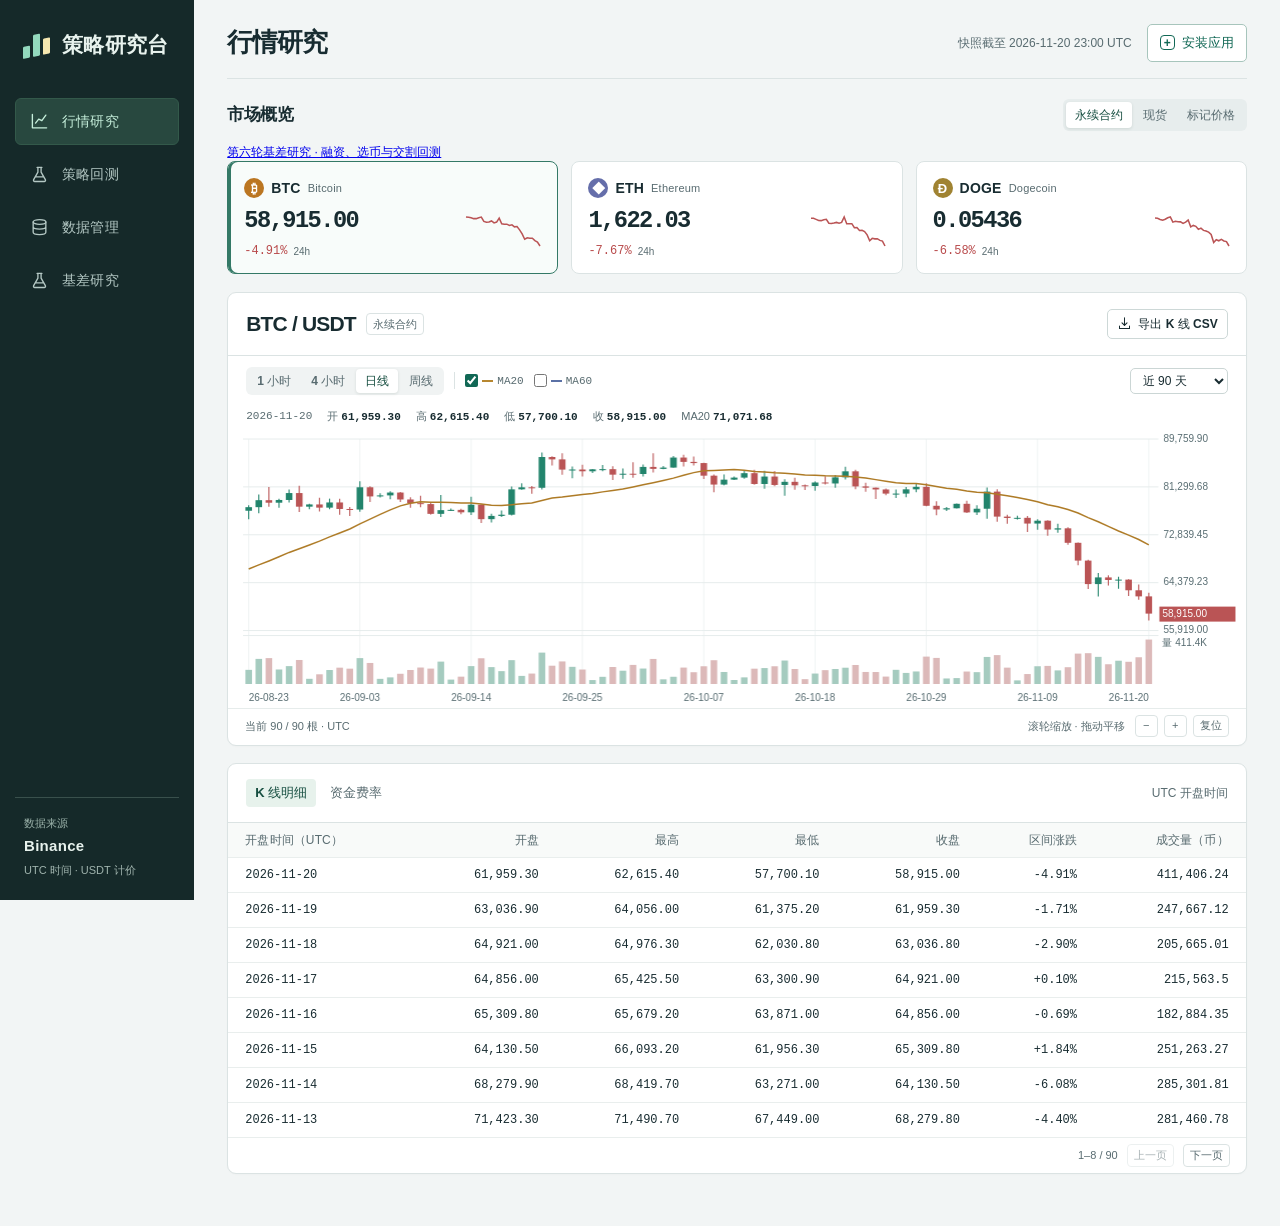
==== index.html @ 5be66a20 "Update basis research, historical order rules and verified risk estimates" ====
<!doctype html>
<html lang="zh-CN">
  <head>
    <meta charset="utf-8" />
    <meta name="viewport" content="width=device-width,initial-scale=1" />
    <meta name="color-scheme" content="light" />
    <meta name="theme-color" content="#152929" />
    <meta name="apple-mobile-web-app-title" content="策略研究台" />
    <meta name="mobile-web-app-capable" content="yes" />
    <title>策略研究台 · 行情研究</title>
    <link rel="manifest" href="./manifest.webmanifest" />
    <link rel="icon" type="image/png" sizes="32x32" href="./icons/favicon-32.png" />
    <link rel="apple-touch-icon" sizes="180x180" href="./icons/apple-touch-icon.png" />
    <link rel="stylesheet" href="./style.css" />
    <script defer src="./online/install.js"></script>
    <script type="module" src="./online/pwa.js"></script>
    <script type="module">
      try {
        await import("./charts.js");
        const { onlineFetch } = await import("./online/api.js");
        window.onlineFetch = onlineFetch;
        await import("./app.js");
      } catch {
        document.getElementById("init-status").hidden = true;
        const notice = document.getElementById("global-error");
        notice.textContent = "研究台加载失败。请检查网络连接，或刷新页面重试。";
        notice.hidden = false;
      }
    </script>
  </head>
  <body>
    <div class="shell">
      <aside class="side">
        <div class="brand">
          <span class="brandmark" aria-hidden="true"><i></i><i></i><i></i></span><span>策略研究台</span>
        </div>
        <nav aria-label="工作区">
          <button class="navlink active" data-page="market">
            <span data-icon="chart"></span><span>行情研究</span>
          </button>
          <button class="navlink" data-page="backtest">
            <span data-icon="flask"></span><span>策略回测</span>
          </button>
          <button class="navlink" data-page="quality">
            <span data-icon="database"></span><span>数据管理</span>
          </button>
          <a class="navlink" href="./basis.html" aria-label="基差研究"><span data-icon="flask"></span><span>基差研究</span></a>
        </nav>
        <div class="sidebottom">
          <span class="sourcelabel">数据来源</span><strong>Binance</strong
          ><span class="sidefoot">UTC 时间 · USDT 计价</span>
        </div>
      </aside>
      <main>
        <header class="top">
          <h1 id="page-title">行情研究</h1>
          <div class="topright">
            <span id="asof" aria-live="polite"></span>
            <button type="button" id="install-app" class="btn install-entry" aria-haspopup="dialog" aria-controls="install-dialog" hidden>
              <span class="install-entry-icon" aria-hidden="true"></span><span id="install-label">安装应用</span>
            </button>
          </div>
        </header>
        <div id="init-status" class="notice" role="status">正在加载行情快照…</div>
        <div id="global-error" class="notice error" hidden role="alert"></div>
        <div id="export-status" class="notice export-status" hidden role="status">
          <span id="export-message"></span
          ><button id="close-export" type="button" class="iconbtn" aria-label="收起导出通知" title="收起">
            ×
          </button>
        </div>
        <section id="page-market" class="page">
          <div class="section-top">
            <h2>市场概览</h2>
            <div class="seg" id="market-menu" aria-label="市场">
              <button type="button" data-market="perp" class="selected">永续合约</button
              ><button type="button" data-market="spot">现货</button
              ><button type="button" data-market="mark">标记价格</button>
            </div>
          </div>
          <p class="quiet"><a href="./basis6.html">第六轮基差研究 · 融资、选币与交割回测</a></p>
          <div class="assets" id="assets" aria-label="选择币种"></div>
          <section class="panel market-panel">
            <div class="panelhead">
              <div class="titleline">
                <h2 id="symbol-title">BTC / USDT</h2>
                <span class="instrument" id="instrument">永续合约</span>
              </div>
              <button class="btn compact" id="export-market">
                <span data-icon="download"></span><span id="export-market-label">导出 K 线 CSV</span>
              </button>
            </div>
            <div class="charttools">
              <div class="toolset">
                <div class="seg intervals" id="interval-menu" aria-label="K线周期">
                  <button data-interval="1h">1 小时</button><button data-interval="4h">4 小时</button
                  ><button data-interval="1d" class="selected">日线</button
                  ><button data-interval="1w">周线</button>
                </div>
                <span class="vline"></span
                ><label class="indicator"
                  ><input type="checkbox" id="ma20" checked /><i class="key ochre"></i>MA20</label
                ><label class="indicator"
                  ><input type="checkbox" id="ma60" /><i class="key blue"></i>MA60</label
                >
              </div>
              <label class="sr" for="range">图表区间</label
              ><select id="range" class="range-select">
                <option value="7">近 7 天</option>
                <option value="30">近 30 天</option>
                <option value="90" selected>近 90 天</option>
                <option value="365">近 1 年</option>
                <option value="custom">自定义日期</option>
              </select>
            </div>
            <form id="custom-range" class="customrange" hidden>
              <label>开始<input type="date" id="market-start" required /></label
              ><label>结束<input type="date" id="market-end" required /></label
              ><button class="btn compact" type="submit">应用</button>
            </form>
            <div id="ohlc" class="ohlc" aria-live="off"></div>
            <div class="canvasbox">
              <canvas
                id="market-chart"
                tabindex="0"
                aria-label="K线图，可使用左右方向键逐根查看，上下方向键缩放"
              ></canvas>
              <div id="chart-status" class="chart-status" role="status"></div>
            </div>
            <div class="chartfooter">
              <span id="chart-count"></span
              ><span class="chart-actions"
                ><span class="gesture">滚轮缩放 · 拖动平移</span
                ><button class="iconbtn" id="zoom-out" title="缩小" aria-label="缩小">−</button
                ><button class="iconbtn" id="zoom-in" title="放大" aria-label="放大">+</button
                ><button class="textbtn" id="reset-chart">复位</button></span
              >
            </div>
          </section>
          <section class="panel">
            <div class="panelhead">
              <div class="seg tabseg" id="records-tabs">
                <button data-record="candles" class="selected">K 线明细</button
                ><button data-record="funding">资金费率</button>
              </div>
              <span class="quiet" id="records-count"></span>
            </div>
            <div id="records-area"></div>
            <div id="records-pager" class="pager"></div>
          </section>
        </section>
        <section id="page-backtest" class="page" hidden>
          <form id="back-form" class="panel formpanel">
            <div class="panelhead">
              <h2>回测设置</h2>
              <span class="quiet">虚拟账户 · UTC 日期</span>
            </div>
            <div class="formgrid">
              <label class="double">策略<select id="strategy" name="strategy" required></select></label>
              <label
                >交易币种<select id="back-symbol" name="symbol" disabled>
                  <option>BTC</option>
                  <option>ETH</option>
                  <option>DOGE</option></select
                ><span id="universe" class="universe">BTC / ETH / DOGE</span></label
              >
              <label
                >起始本金（USDT）<input
                  type="number"
                  name="initial"
                  id="initial"
                  value="10000"
                  min="100"
                  max="1000000000"
                  step="any"
                  required
              /></label>
              <label>开始日期<input type="date" id="back-start" name="start" required /></label>
              <label>结束日期<input type="date" id="back-end" name="end" required /></label>
              <label
                >交易成本倍数<input
                  type="number"
                  id="cost"
                  name="cost_multiplier"
                  min="0"
                  max="10"
                  step="any"
                  value="1"
                  required
              /></label>
              <label
                >目标仓位倍率<input
                  type="number"
                  id="scale"
                  name="position_scale"
                  min="0.1"
                  max="4"
                  step="any"
                  value="1"
                  required
              /></label>
              <label id="rotation-fields" hidden
                >轮动回看天数<input type="number" id="lookback" value="30" min="10" max="180" step="1"
              /></label>
              <label class="ema-field" hidden
                >快速 EMA 天数<input type="number" id="fast-days" value="20" min="2" max="180" step="1"
              /></label>
              <label class="ema-field" hidden
                >慢速 EMA 天数<input type="number" id="slow-days" value="60" min="2" max="180" step="1"
              /></label>
              <label class="ema-field" hidden
                >交易方向<select id="ema-mode">
                  <option value="long_cash">做多或空仓</option>
                  <option value="long_short">做多或做空</option>
                </select></label
              >
            </div>
            <div class="formbottom">
              <span id="strategy-desc" class="quiet"></span
              ><button id="run-backtest" class="btn primary" type="submit">
                <span data-icon="play"></span>运行回测
              </button>
            </div>
          </form>
          <div id="back-status" class="notice" role="status" hidden></div>
          <div class="panel saved-panel">
            <label for="saved-runs">实验记录</label
            ><select id="saved-runs" aria-label="实验记录">
              <option value="">暂无已保存实验</option></select
            ><button type="button" class="btn compact" id="load-saved" disabled>打开实验</button>
            <small class="storage-note">个人实验保存在此浏览器中</small>
          </div>
          <section id="back-empty" class="panel empty-desk">
            <span class="emptyicon" data-icon="flask"></span>
            <h2>尚未运行回测</h2>
            <p>选择策略和日期，运行后查看净值、回撤和每笔模拟成交。</p>
          </section>
          <div id="back-results" hidden>
            <div class="section-top">
              <h2>回测结果</h2>
              <div class="inline">
                <button id="save-run" class="btn compact">保存实验</button
                ><button id="export-run" class="btn compact">
                  <span data-icon="download"></span>导出结果 JSON
                </button>
              </div>
            </div>
            <div class="run-summary" id="run-summary"></div>
            <div class="metrics" id="metrics"></div>
            <section class="panel">
              <div class="panelhead">
                <h2>资金曲线</h2>
                <div class="inline">
                  <label class="compare" id="compare-wrap" hidden
                    ><input id="compare" type="checkbox" />对比上次回测</label
                  ><button class="btn compact" id="export-equity">
                    <span data-icon="download"></span>净值 CSV
                  </button>
                </div>
              </div>
              <div class="subtext" id="equity-note"></div>
              <div class="equitybox">
                <canvas id="equity-chart" aria-label="策略累计净收益和日末回撤"></canvas>
              </div>
              <div class="chartfooter" id="equity-caption"></div>
            </section>
            <section class="panel">
              <div class="panelhead">
                <h2>模拟成交</h2>
                <button class="btn compact" id="export-trades">
                  <span data-icon="download"></span>成交 CSV
                </button>
              </div>
              <div id="trades-area"></div>
              <div id="trades-pager" class="pager"></div>
            </section>
            <details id="notes-panel" class="panel notes">
              <summary>回测口径</summary>
              <ul id="run-notes"></ul>
            </details>
          </div>
        </section>
        <section id="page-quality" class="page" hidden>
          <section class="panel">
            <div class="panelhead">
              <div class="titleline"><h2>历史行情快照</h2></div>
              <button id="update" class="btn primary"><span data-icon="refresh"></span>检查快照版本</button>
            </div>
            <div id="update-status" class="subtext" role="status"></div>
            <div id="quality-area"></div>
          </section>
          <section class="panel">
            <div class="panelhead">
              <h2>已记录的数据缺口</h2>
              <span class="quiet" id="gaps-count"></span>
            </div>
            <div id="gaps-area"></div>
            <div class="pager" id="gaps-pager"></div>
          </section>
          <details class="panel notes">
            <summary id="shortened-title">提前收盘的小时 K 线</summary>
            <p class="subtext">小时图保留交易所发布的原始记录。较长周期的 K 线会跳过包含此类小时的周期。</p>
            <div id="shortened-area"></div>
            <div class="pager" id="shortened-pager"></div>
          </details>
          <details class="panel notes">
            <summary id="fundgap-title">资金费结算间隔</summary>
            <p class="subtext">
              列出数据库标记的结算间隔异常。间隔内的真实费率未知，导出仅包含已取得的实际结算记录。
            </p>
            <div id="fundgap-area"></div>
            <div class="pager" id="fundgap-pager"></div>
          </details>
        </section>
        <noscript>在浏览器中启用 JavaScript 后即可查看行情并运行回测。</noscript>
      </main>
    </div>
    <dialog id="install-dialog" class="install-dialog" aria-labelledby="install-title" aria-describedby="install-intro">
      <div class="install-heading">
        <h2 id="install-title">安装策略研究台</h2>
        <button type="button" class="btn install-close" id="install-close" aria-label="关闭安装说明" autofocus>×</button>
      </div>
      <p id="install-intro"></p>
      <ol id="install-steps" hidden></ol>
      <p id="install-status" role="status" hidden></p>
      <button type="button" class="btn primary" id="install-confirm" hidden>继续安装</button>
      <div class="install-offline">
        <p data-offline-status role="status">联网时可保存约 12 MB 的历史数据，供离线回测使用。</p>
        <button type="button" class="btn" data-prepare-offline>保存离线数据</button>
      </div>
    </dialog>
  </body>
</html>
---- style.css ----
:root {
  --ink: #182c31;
  --muted: #586b70;
  --sub: #68797c;
  --line: #dbe3e3;
  --canvas: #f2f5f5;
  --panel: #fff;
  --dark: #152929;
  --teal: #116855;
  --up: #10765c;
  --down: #b8494a;
  --indigo: #5b71a6;
  --gold: #b78730;
  --mono: "Cascadia Mono", "Cascadia Code", Consolas, "SFMono-Regular", monospace;
  --sans: Inter, "Segoe UI", "Microsoft YaHei UI", "Microsoft YaHei", sans-serif;
}
* {
  box-sizing: border-box;
}
html {
  min-height: 100%;
  background: var(--canvas);
}
body {
  margin: 0;
  color: var(--ink);
  font: 14px/1.5 var(--sans);
  -webkit-font-smoothing: antialiased;
}
button,
input,
select {
  font: inherit;
}
button,
select {
  cursor: pointer;
}
button {
  color: inherit;
}
button:disabled,
input:disabled,
select:disabled {
  cursor: not-allowed;
  opacity: 0.52;
}
button:focus-visible,
input:focus-visible,
select:focus-visible,
canvas:focus-visible,
summary:focus-visible {
  outline: 3px solid #569b8c;
  outline-offset: 2px;
}
button {
  transition:
    background-color 0.15s,
    border-color 0.15s;
}
button:not(:disabled):active {
  transform: translateY(1px);
}
[hidden] {
  display: none !important;
}
.sr {
  position: absolute;
  clip-path: inset(50%);
  width: 1px;
  height: 1px;
  overflow: hidden;
}
.shell {
  display: grid;
  grid-template-columns: 194px minmax(0, 1fr);
  min-height: 100vh;
}
.side {
  height: 100vh;
  position: sticky;
  top: 0;
  background: var(--dark);
  color: #e7f2ed;
  padding: 29px 15px 22px;
  display: flex;
  flex-direction: column;
}
.brand {
  display: flex;
  align-items: center;
  gap: 10px;
  font-weight: 720;
  letter-spacing: 0.015em;
  font-size: 21px;
  padding: 0 8px 30px;
}
.brandmark {
  width: 29px;
  height: 31px;
  display: flex;
  align-items: end;
  gap: 3px;
  transform: skewY(-12deg);
  padding: 1px 0 4px;
}
.brandmark i {
  width: 7px;
  border-radius: 1px;
  background: #93d9bd;
}
.brandmark i:nth-child(1) {
  height: 12px;
}
.brandmark i:nth-child(2) {
  height: 22px;
}
.brandmark i:nth-child(3) {
  height: 16px;
  background: #f5e7b0;
}
.side nav {
  display: grid;
  gap: 6px;
  margin-top: 7px;
}
.navlink {
  text-decoration: none;
  background: none;
  border: 1px solid transparent;
  display: flex;
  align-items: center;
  gap: 13px;
  color: #b4c8c4;
  width: 100%;
  text-align: left;
  padding: 12px 14px;
  border-radius: 6px;
  letter-spacing: 0.015em;
  font-size: 14px;
  font-weight: 580;
}
.navlink:hover {
  background: #243e39;
  color: #fff;
}
.navlink.active {
  background: #28483f;
  border-color: #33594a;
  color: #c6efdb;
}
.sidebottom {
  margin-top: auto;
  display: grid;
  align-items: start;
  border-top: 1px solid #39504c;
  padding: 17px 9px 0;
  gap: 4px;
}
.sourcelabel {
  font-size: 11px;
  color: #9ab1a9;
}
.sidebottom strong {
  font-size: 15px;
  letter-spacing: 0.02em;
  font-weight: 600;
}
.sidefoot {
  font-size: 11px;
  color: #a0b4ae;
}
.ico {
  width: 17px;
  height: 17px;
  display: block;
  fill: none;
  stroke: currentColor;
  stroke-width: 1.7;
  stroke-linecap: round;
  stroke-linejoin: round;
}
.navlink .ico {
  width: 19px;
  height: 19px;
}
main {
  min-width: 0;
  width: 100%;
  max-width: 1690px;
  margin: 0 auto;
  padding: 24px clamp(18px, 2.6vw, 44px) 35px;
}
.top {
  display: flex;
  align-items: center;
  justify-content: space-between;
  gap: 15px;
  padding-bottom: 16px;
  margin-bottom: 20px;
  border-bottom: 1px solid var(--line);
}
h1,
h2,
h3,
p {
  margin: 0;
}
h1 {
  font-size: clamp(23px, 2vw, 29px);
  line-height: 1.4;
  letter-spacing: -0.04em;
  font-weight: 720;
}
.topright,
.inline,
.titleline,
.chart-actions,
.toolset,
.formbottom,
.charttools,
.ohlc,
.indicator,
.compare {
  display: flex;
  align-items: center;
}
.topright {
  gap: 15px;
  color: var(--muted);
  font-size: 12px;
}
.localstate {
  display: flex;
  align-items: center;
  gap: 6px;
  font-size: 11.5px;
  color: #3e6557;
  background: #e8f0e9;
  border: 1px solid #d6e5db;
  border-radius: 4px;
  padding: 3px 7px;
}
.localstate i {
  width: 6px;
  height: 6px;
  border-radius: 100%;
  background: #478562;
}
.section-top,
.panelhead {
  display: flex;
  align-items: center;
  justify-content: space-between;
  gap: 12px;
}
.section-top {
  margin: 0 0 12px;
}
.section-top h2,
.panelhead h2,
.empty-desk h2 {
  font-size: 17px;
  font-weight: 680;
  letter-spacing: -0.025em;
}
.page {
  min-width: 0;
}
.quiet,
.subtext,
.chartfooter,
.run-summary {
  color: var(--muted);
  font-size: 12px;
}
.panel {
  background: var(--panel);
  border: 1px solid var(--line);
  border-radius: 9px;
  overflow: hidden;
  margin-bottom: 17px;
  box-shadow: 0 1px 2px #12272b05;
}
.panelhead {
  padding: 15px 18px;
  border-bottom: 1px solid var(--line);
}
.panelhead h2 {
  font-size: 16px;
}
.titleline {
  gap: 10px;
}
.market-panel .panelhead h2 {
  font-family: var(--sans);
  font-size: 21px;
  letter-spacing: -0.04em;
  font-weight: 700;
}
.instrument {
  font-size: 11px;
  line-height: 1.5;
  color: var(--muted);
  border: 1px solid var(--line);
  border-radius: 4px;
  padding: 2px 6px;
}
.btn {
  display: inline-flex;
  justify-content: center;
  align-items: center;
  gap: 6px;
  padding: 8px 12px;
  background: #fff;
  border: 1px solid #cdd8d7;
  border-radius: 5px;
  font-weight: 570;
  font-size: 13px;
  white-space: nowrap;
}
.btn:hover,
.iconbtn:hover {
  background: #f0f5f3;
}
.btn.compact {
  font-size: 12px;
  padding: 5px 9px;
}
.btn .ico {
  width: 15px;
  height: 15px;
}
.btn.primary {
  background: var(--teal);
  color: #fff;
  border-color: var(--teal);
}
.btn.primary:hover {
  background: #0b5344;
}
.btn.primary:disabled {
  background: var(--muted);
  border-color: var(--muted);
}
.btn.install-entry {
  color: var(--teal);
  border-color: #a7c5bc;
  gap: 7px;
}
.install-entry-icon {
  width: 15px;
  height: 15px;
  border: 1.5px solid currentColor;
  border-radius: 4px;
  display: inline-grid;
  place-items: center;
  font: bold 12px/1 var(--sans);
}
.install-entry-icon::before {
  content: "+";
}
.install-entry[data-install-state="installed"] .install-entry-icon::before,
.install-entry[data-install-state="standalone"] .install-entry-icon::before {
  content: "✓";
}
.install-dialog {
  width: min(420px, calc(100% - 28px));
  max-height: calc(100% - 32px);
  max-height: calc(100dvh - 32px);
  padding: 22px;
  overflow: auto;
  border: 1px solid var(--line);
  border-radius: 12px;
  box-shadow: 0 16px 52px #122e3038;
  background: var(--panel);
  color: var(--ink);
  line-height: 1.65;
}
.install-dialog::backdrop {
  background: #142c2f70;
}
.install-heading {
  display: flex;
  align-items: center;
  justify-content: space-between;
  gap: 12px;
  margin-bottom: 12px;
}
.install-heading h2 {
  font-size: 20px;
}
.install-close {
  min-width: 40px;
  min-height: 40px;
  padding: 0;
  font-size: 21px;
  line-height: 1;
}
#install-intro {
  color: var(--muted);
}
#install-steps {
  margin: 16px 0 0;
  padding-inline-start: 1.6em;
}
#install-steps li + li {
  margin-top: 8px;
}
#install-steps li::marker {
  color: var(--teal);
  font-weight: 650;
}
#install-status {
  margin-top: 14px;
  color: var(--teal);
}
#install-confirm {
  margin-top: 18px;
  min-height: 44px;
}
.install-offline {
  display: grid;
  justify-items: start;
  gap: 10px;
  margin-top: 22px;
  padding-top: 16px;
  border-top: 1px solid var(--line);
  color: var(--muted);
  font-size: 13px;
}
.install-offline button {
  min-height: 44px;
}
.seg {
  display: inline-flex;
  align-items: center;
  gap: 2px;
  padding: 3px;
  background: #e7eded;
  border-radius: 6px;
}
.seg button {
  background: transparent;
  border: 0;
  color: var(--muted);
  border-radius: 4px;
  font-size: 12px;
  font-weight: 585;
  line-height: 1.55;
  padding: 4px 9px;
  white-space: nowrap;
}
.seg button:hover {
  color: var(--ink);
  background: #f6f8f7;
}
.seg button.selected {
  color: #164e40;
  background: white;
  box-shadow: 0 1px 3px #1c3c3320;
}
.seg.intervals {
  background: #f0f3f3;
  padding: 2px;
}
.seg.intervals button {
  padding: 3px 9px;
}
.seg.tabseg {
  background: transparent;
  padding: 0;
  gap: 5px;
}
.tabseg button {
  font-size: 13px;
  padding: 4px 9px;
}
.seg.tabseg button.selected {
  background: #e7f2ec;
  box-shadow: none;
}
.assets {
  display: grid;
  grid-template-columns: repeat(3, minmax(0, 1fr));
  gap: 13px;
  margin-bottom: 18px;
}
.asset {
  display: grid;
  grid-template-columns: minmax(0, 1fr) 76px;
  align-items: end;
  gap: 4px 6px;
  text-align: left;
  position: relative;
  min-width: 0;
  min-height: 113px;
  border: 1px solid var(--line);
  border-radius: 8px;
  background: white;
  padding: 13px 16px;
  overflow: hidden;
}
.asset:hover {
  border-color: #7fa99b;
}
.asset.selected {
  border: 1.5px solid #347966;
  background: #f8fcfa;
  box-shadow: inset 3px 0 #347966;
}
.asset-name {
  grid-column: 1/-1;
  display: flex;
  align-items: center;
  gap: 7px;
  font: 650 14px var(--sans);
  letter-spacing: 0.015em;
}
.asset-name small {
  color: var(--muted);
  font-size: 11px;
  font-weight: 450;
}
.coin {
  display: inline-flex;
  align-items: center;
  justify-content: center;
  width: 20px;
  height: 20px;
  border-radius: 100%;
  color: #fff;
  font-family: "Segoe UI Symbol", var(--sans);
  font-size: 13px;
  font-weight: 700;
  line-height: 1;
}
.coin.btc {
  background: #bb7621;
}
.coin.eth {
  background: #656eaa;
}
.coin.doge {
  background: #a08332;
}
.asset-price {
  font-family: var(--mono);
  font-size: clamp(17px, 1.85vw, 29px);
  line-height: 1.24;
  font-weight: 600;
  letter-spacing: -0.065em;
  white-space: nowrap;
}
.asset-change {
  font-family: var(--mono);
  font-size: 12px;
  display: flex;
  align-items: center;
  gap: 6px;
}
.asset-change small {
  font: 10px var(--sans);
  color: var(--muted);
}
.pos {
  color: var(--up);
}
.neg {
  color: var(--down);
}
.spark {
  grid-column: 2;
  grid-row: 2/4;
  width: 100%;
  height: 35px;
  align-self: center;
}
.charttools {
  justify-content: space-between;
  gap: 8px;
  padding: 11px 18px 0;
}
.toolset {
  gap: 10px;
}
.vline {
  height: 17px;
  border-left: 1px solid var(--line);
}
.indicator {
  font: 11px var(--mono);
  gap: 4px;
  color: var(--muted);
  cursor: pointer;
}
.key {
  display: inline-block;
  width: 11px;
  height: 2px;
}
.key.ochre {
  background: var(--gold);
}
.key.blue {
  background: var(--indigo);
}
input[type="checkbox"] {
  margin: 0;
  accent-color: var(--teal);
}
select,
input[type="number"],
input[type="date"] {
  background: #fff;
  border: 1px solid #cbd6d5;
  color: var(--ink);
  border-radius: 5px;
  padding: 7px 8px;
  min-width: 0;
}
.range-select {
  font-size: 12px;
  padding: 4px 8px;
}
.customrange {
  display: flex;
  align-items: end;
  flex-wrap: wrap;
  gap: 8px;
  margin: 9px 18px;
}
.customrange label {
  font-size: 11px;
  color: var(--muted);
  display: grid;
  gap: 3px;
}
.customrange input {
  font-size: 12px;
  padding: 4px;
}
.ohlc {
  padding: 9px 18px 0;
  min-height: 33px;
  gap: 5px 15px;
  flex-wrap: wrap;
  font-size: 11px;
  color: var(--muted);
}
.ohlc b {
  font: 550 11px var(--mono);
  color: var(--ink);
}
.ohlc .bar-date {
  font: 11px var(--mono);
  color: var(--muted);
}
.canvasbox {
  position: relative;
  margin: 1px 10px 0;
  height: clamp(245px, 31vh, 420px);
}
canvas {
  display: block;
}
.canvasbox canvas,
.equitybox canvas {
  width: 100%;
  height: 100%;
}
.canvasbox canvas {
  touch-action: pan-y;
  cursor: crosshair;
}
.chart-status {
  position: absolute;
  inset: 0;
  display: grid;
  place-items: center;
  background: #ffffffdd;
  pointer-events: none;
  color: var(--muted);
  font-size: 13px;
  padding: 12px;
  text-align: center;
}
.chart-status:empty {
  display: none;
}
.chartfooter {
  display: flex;
  align-items: center;
  justify-content: space-between;
  gap: 8px;
  min-height: 33px;
  padding: 6px 17px 8px;
  border-top: 1px solid #e6eceb;
  font-size: 11px;
}
.chart-actions {
  gap: 6px;
}
.gesture {
  margin-right: 4px;
}
.iconbtn,
.textbtn {
  background: white;
  border: 1px solid var(--line);
  border-radius: 4px;
  font-size: 11px;
  padding: 2px 6px;
  color: var(--muted);
  line-height: 1.45;
}
.iconbtn {
  width: 23px;
}
.textbtn:hover {
  background: #edf2f0;
}
.notice {
  border: 1px solid #d4e3de;
  background: #eaf3ee;
  border-radius: 6px;
  padding: 10px 13px;
  margin-bottom: 14px;
  font-size: 13px;
  color: #355a4d;
}
.notice.error,
.subtext.error {
  background: #fbefed;
  color: #944448;
  border-color: #e9c9c8;
}
.error button {
  margin-left: 12px;
}
.scroll {
  overflow-x: auto;
}
table {
  border-collapse: collapse;
  min-width: 100%;
  text-align: right;
  font-variant-numeric: tabular-nums;
  white-space: nowrap;
}
th,
td {
  padding: 8px 17px;
  font-size: 12px;
  border-bottom: 1px solid #e9eeed;
}
th {
  color: var(--muted);
  font-weight: 530;
  background: #f8faf9;
  letter-spacing: 0.01em;
}
td {
  font-family: var(--mono);
  font-size: 12px;
}
td:first-child,
th:first-child {
  text-align: left;
}
tbody tr:hover {
  background: #f7faf9;
}
.table-empty {
  padding: 24px;
  color: var(--muted);
  text-align: center;
}
.pager {
  display: flex;
  align-items: center;
  justify-content: flex-end;
  gap: 9px;
  padding: 6px 16px;
  color: var(--muted);
  font-size: 11px;
  min-height: 34px;
}
.pager:empty {
  display: none;
}
.pager button {
  border: 1px solid var(--line);
  background: #fff;
  border-radius: 4px;
  font-size: 11px;
  padding: 2px 6px;
}
.formgrid {
  display: grid;
  grid-template-columns: repeat(4, minmax(0, 1fr));
  gap: 14px 18px;
  padding: 17px 19px;
}
.formgrid label {
  position: relative;
  display: flex;
  flex-direction: column;
  gap: 6px;
  color: var(--muted);
  font-size: 12px;
}
.formgrid label.double {
  grid-column: span 2;
}
.formgrid input,
.formgrid select,
.universe {
  width: 100%;
  height: 36px;
  color: var(--ink);
  font-size: 13px;
}
.universe {
  display: flex;
  align-items: center;
  font: 12px var(--mono);
  padding: 7px 8px;
  border: 1px solid var(--line);
  border-radius: 5px;
  background: #f6f8f7;
  color: var(--muted);
}
.formgrid #back-symbol:disabled {
  display: none;
}
.formbottom {
  justify-content: space-between;
  gap: 15px;
  padding: 12px 18px;
  background: #f7faf8;
  border-top: 1px solid var(--line);
}
.formbottom .btn {
  flex-shrink: 0;
}
.empty-desk {
  padding: 46px 18px;
  text-align: center;
  color: var(--muted);
}
.empty-desk h2 {
  font-size: 16px;
  color: var(--ink);
  margin: 7px auto 5px;
}
.empty-desk p,
.subtext {
  font-size: 12px;
}
.emptyicon {
  display: inline-flex;
  background: #eaf2ed;
  border-radius: 9px;
  padding: 11px;
  color: var(--teal);
}
.emptyicon .ico {
  width: 24px;
  height: 24px;
}
.run-summary {
  margin-top: -4px;
  margin-bottom: 10px;
}
.metrics {
  display: grid;
  grid-template-columns: repeat(4, minmax(0, 1fr));
  gap: 9px;
  margin-bottom: 17px;
}
.metric {
  padding: 12px 14px;
  border: 1px solid var(--line);
  border-radius: 7px;
  background: white;
}
.metric small {
  font-size: 11px;
  color: var(--muted);
}
.metric strong {
  display: block;
  overflow-wrap: anywhere;
  font: 580 clamp(16px, 1.6vw, 24px) / 1.4 var(--mono);
  letter-spacing: -0.055em;
}
.inline {
  gap: 12px;
}
.compare {
  gap: 5px;
  font-size: 12px;
  color: var(--muted);
}
.subtext {
  padding: 9px 18px;
}
.subtext:empty {
  display: none;
}
.equitybox {
  height: 330px;
  margin: 4px 11px;
}
.notes summary {
  padding: 13px 17px;
  cursor: pointer;
  font-size: 13px;
  font-weight: 620;
}
.notes ul {
  padding: 0 32px 15px 40px;
  color: var(--muted);
  font-size: 12px;
  margin: 0;
}
.notes li + li {
  margin-top: 6px;
}
.badge {
  display: inline-block;
  padding: 1px 6px;
  border-radius: 3px;
  background: #e8f2ed;
  color: #2e634d;
  font: 11px var(--sans);
}
.badge.warn {
  background: #f8eeda;
  color: #826019;
}
@media (min-width: 1550px) {
  .shell {
    grid-template-columns: 220px minmax(0, 1fr);
  }
  .side {
    padding-left: 20px;
    padding-right: 20px;
  }
  .asset {
    min-height: 122px;
  }
  .canvasbox {
    height: 38vh;
  }
}
@media (max-width: 1170px) {
  .shell {
    grid-template-columns: 162px minmax(0, 1fr);
  }
  .side {
    padding: 23px 10px 17px;
  }
  .brand {
    font-size: 18px;
    gap: 8px;
  }
  .asset {
    grid-template-columns: minmax(0, 1fr) 55px;
    padding: 12px;
  }
  .asset-name small {
    font-size: 10px;
  }
  .toolset {
    gap: 7px;
  }
  .gesture {
    display: none;
  }
  main {
    padding: 20px 18px;
  }
}
@media (max-width: 900px) {
  .shell {
    grid-template-columns: 69px minmax(0, 1fr);
  }
  .side {
    padding: 20px 8px;
  }
  .brand {
    padding: 0 0 25px;
    justify-content: center;
  }
  .brand > span:last-child,
  .navlink > span:last-child,
  .sidebottom {
    display: none;
  }
  .navlink {
    justify-content: center;
    padding: 12px;
  }
  .side nav {
    gap: 9px;
  }
  .assets {
    gap: 8px;
  }
  .formgrid {
    gap: 12px;
  }
  .asset-price {
    font-size: 20px;
  }
}
@media (max-width: 690px) {
  .shell {
    display: block;
  }
  .side {
    position: relative;
    height: auto;
    flex-direction: row;
    align-items: center;
    justify-content: space-between;
    padding: 10px 12px;
  }
  .brand {
    padding: 0;
    gap: 6px;
  }
  .brandmark {
    width: 22px;
    height: 24px;
  }
  .brandmark i {
    width: 5px;
  }
  .brandmark i:nth-child(2) {
    height: 17px;
  }
  .brandmark i:nth-child(3) {
    height: 13px;
  }
  .brand > span:last-child {
    display: block;
    font-size: 16px;
  }
  .side nav {
    display: flex;
    margin: 0;
    gap: 2px;
  }
  .navlink {
    padding: 6px 8px;
    gap: 3px;
    font-size: 11px;
  }
  .navlink .ico {
    width: 14px;
    height: 14px;
  }
  .navlink > span:last-child {
    display: inline;
  }
  .sidebottom {
    display: none;
  }
  main {
    padding: 14px 10px 25px;
  }
  .top {
    padding-bottom: 10px;
    margin-bottom: 13px;
  }
  .topright {
    gap: 6px;
    font-size: 10px;
  }
  .top {
    display: grid;
    grid-template-columns: minmax(0, 1fr) auto;
    gap: 0 8px;
    align-items: center;
  }
  .top h1,
  .top #asof {
    grid-column: 1;
  }
  .topright {
    display: contents;
  }
  .top #asof {
    grid-row: 2;
    overflow-wrap: anywhere;
  }
  .top #install-app {
    grid-column: 2;
    grid-row: 1 / span 2;
    min-height: 44px;
  }
  .install-dialog {
    padding: 18px;
  }
  .install-close {
    min-width: 44px;
    min-height: 44px;
  }
  .localstate {
    display: none;
  }
  .section-top {
    margin-bottom: 8px;
  }
  .section-top h2 {
    font-size: 15px;
  }
  .seg button {
    font-size: 11px;
    padding: 3px 7px;
  }
  .assets {
    gap: 5px;
    margin-bottom: 12px;
  }
  .asset {
    display: flex;
    flex-direction: column;
    align-items: flex-start;
    justify-content: center;
    gap: 4px;
    min-height: 87px;
    padding: 8px;
  }
  .asset-name {
    font-size: 12px;
    gap: 4px;
  }
  .asset-name small,
  .spark {
    display: none;
  }
  .coin {
    width: 17px;
    height: 17px;
    font-size: 11px;
  }
  .asset-price {
    font-size: clamp(13px, 3.45vw, 20px);
  }
  .asset-change {
    font-size: 10px;
    gap: 4px;
  }
  .asset-change small {
    font-size: 9px;
  }
  .panel {
    margin-bottom: 12px;
  }
  .panelhead {
    padding: 11px 10px;
  }
  .charttools {
    padding: 9px 8px 0;
    flex-wrap: wrap;
  }
  .seg.intervals button {
    padding: 3px 5px;
  }
  .toolset {
    gap: 6px;
  }
  .indicator {
    font-size: 10px;
  }
  .key {
    display: none;
  }
  .range-select {
    font-size: 11px;
    padding: 3px 2px;
  }
  .ohlc {
    padding: 6px 10px 0;
    gap: 1px 8px;
    min-height: 37px;
  }
  .ohlc b,
  .ohlc .bar-date {
    font-size: 10px;
  }
  .canvasbox {
    margin: 0 2px;
    height: 263px;
  }
  .chartfooter {
    padding: 5px 8px;
    font-size: 10px;
  }
  .chart-actions {
    gap: 3px;
  }
  th,
  td {
    padding: 6px 9px;
    font-size: 11px;
  }
  .formgrid {
    grid-template-columns: repeat(2, minmax(0, 1fr));
    padding: 13px 10px;
    gap: 10px;
  }
  .formgrid .double {
    grid-column: 1/-1;
  }
  .formbottom {
    align-items: flex-end;
    padding: 10px;
  }
  .formbottom .quiet {
    font-size: 11px;
  }
  .metrics {
    grid-template-columns: repeat(2, minmax(0, 1fr));
  }
  .metric {
    padding: 8px 10px;
  }
  .equitybox {
    height: 265px;
  }
  .inline {
    gap: 5px;
  }
  .compare {
    font-size: 10px;
  }
  .instrument {
    font-size: 10px;
  }
  .pager {
    padding: 6px 8px;
  }
  .market-panel .panelhead h2 {
    font-size: 18px;
  }
}
@media (max-width: 380px) {
  .navlink .ico {
    display: none;
  }
  .side {
    padding: 9px 7px;
  }
  .toolset {
    gap: 4px;
  }
  .vline {
    display: none;
  }
  .seg.intervals button {
    font-size: 10px;
  }
  .brand > span:last-child {
    font-size: 14px;
  }
}
.saved-panel,
.export-status {
  display: flex;
  gap: 10px;
  align-items: center;
  padding: 10px 15px;
}
.saved-panel label {
  font-size: 12px;
  color: var(--muted);
  white-space: nowrap;
}
.saved-panel {
  flex-wrap: wrap;
}
.storage-note {
  color: var(--muted);
  font-size: 12px;
}
.saved-panel select {
  flex: 1;
  max-width: 650px;
  font-size: 12px;
  height: 31px;
  padding: 4px 7px;
}
.export-status {
  justify-content: space-between;
  overflow-wrap: anywhere;
}
.export-status button {
  flex-shrink: 0;
}
.export-status {
  position: fixed;
  z-index: 5;
  bottom: 10px;
  right: 19px;
  max-width: min(660px, calc(100vw - 28px));
  background: #edf6f0;
  box-shadow: 0 4px 24px #182e2b26;
}
.export-status #close-export {
  border: 0;
  background: transparent;
  font-size: 17px;
  padding: 0;
  line-height: 1.1;
}
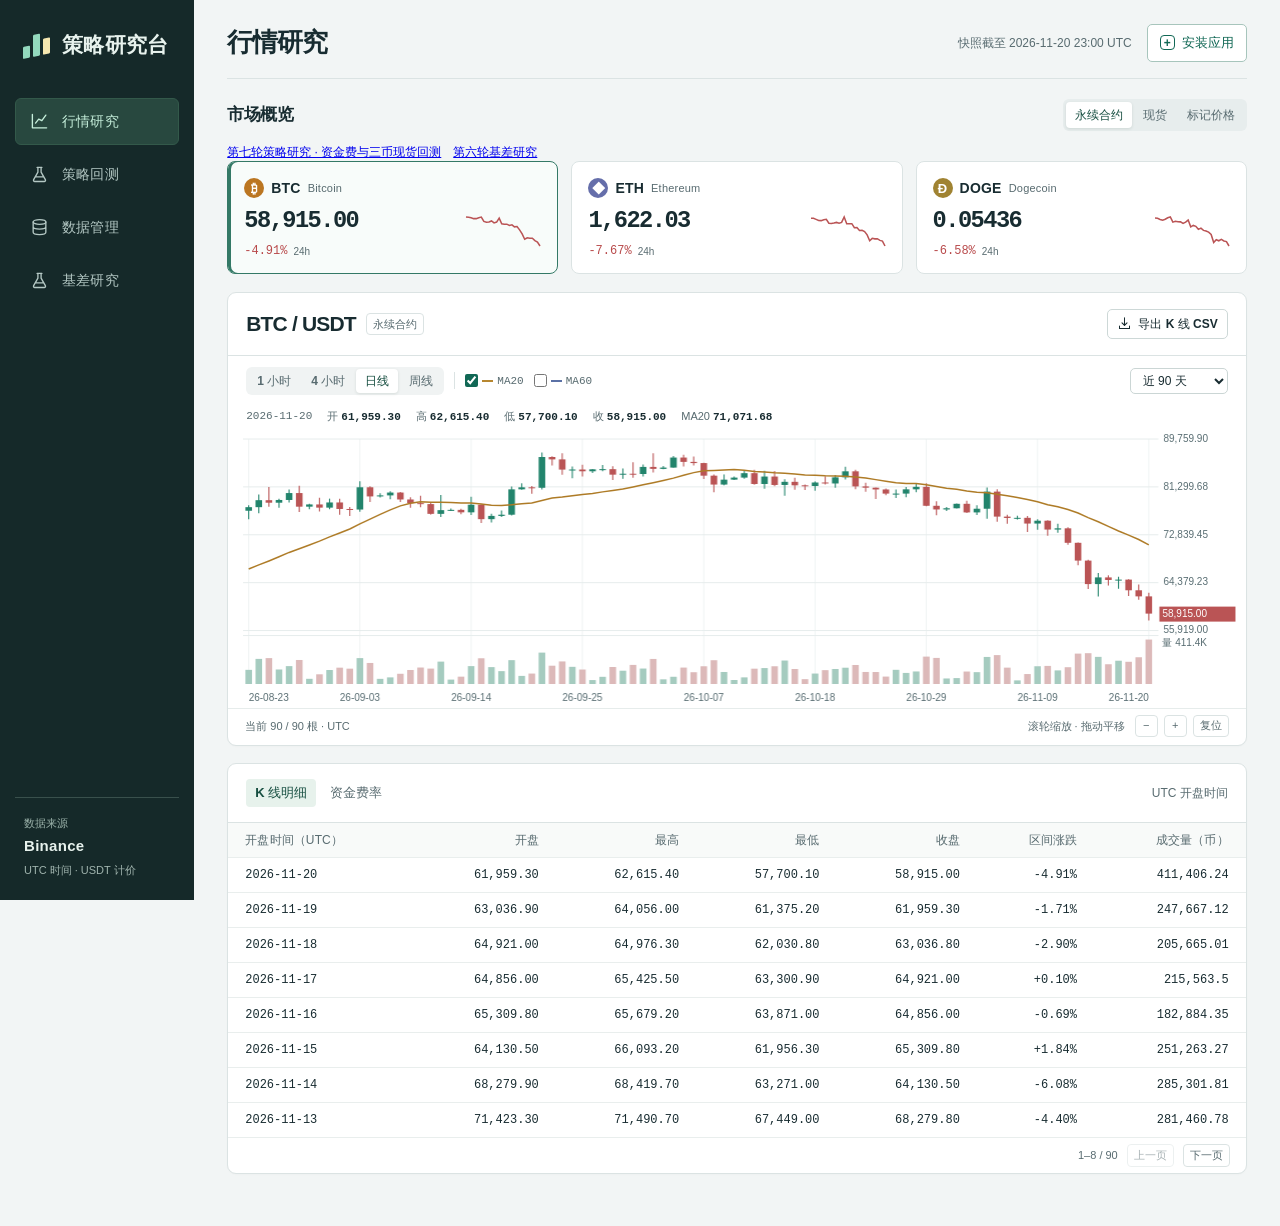
==== commit ab0630a2: "Publish updated strategy research and verified performance" ====
--- a/index.html
+++ b/index.html
@@ -78,7 +78,7 @@
               ><button type="button" data-market="mark">标记价格</button>
             </div>
           </div>
-          <p class="quiet"><a href="./basis6.html">第六轮基差研究 · 融资、选币与交割回测</a></p>
+          <p class="quiet"><a href="./returns7.html">第七轮策略研究 · 资金费与三币现货回测</a>　<a href="./basis6.html">第六轮基差研究</a></p>
           <div class="assets" id="assets" aria-label="选择币种"></div>
           <section class="panel market-panel">
             <div class="panelhead">
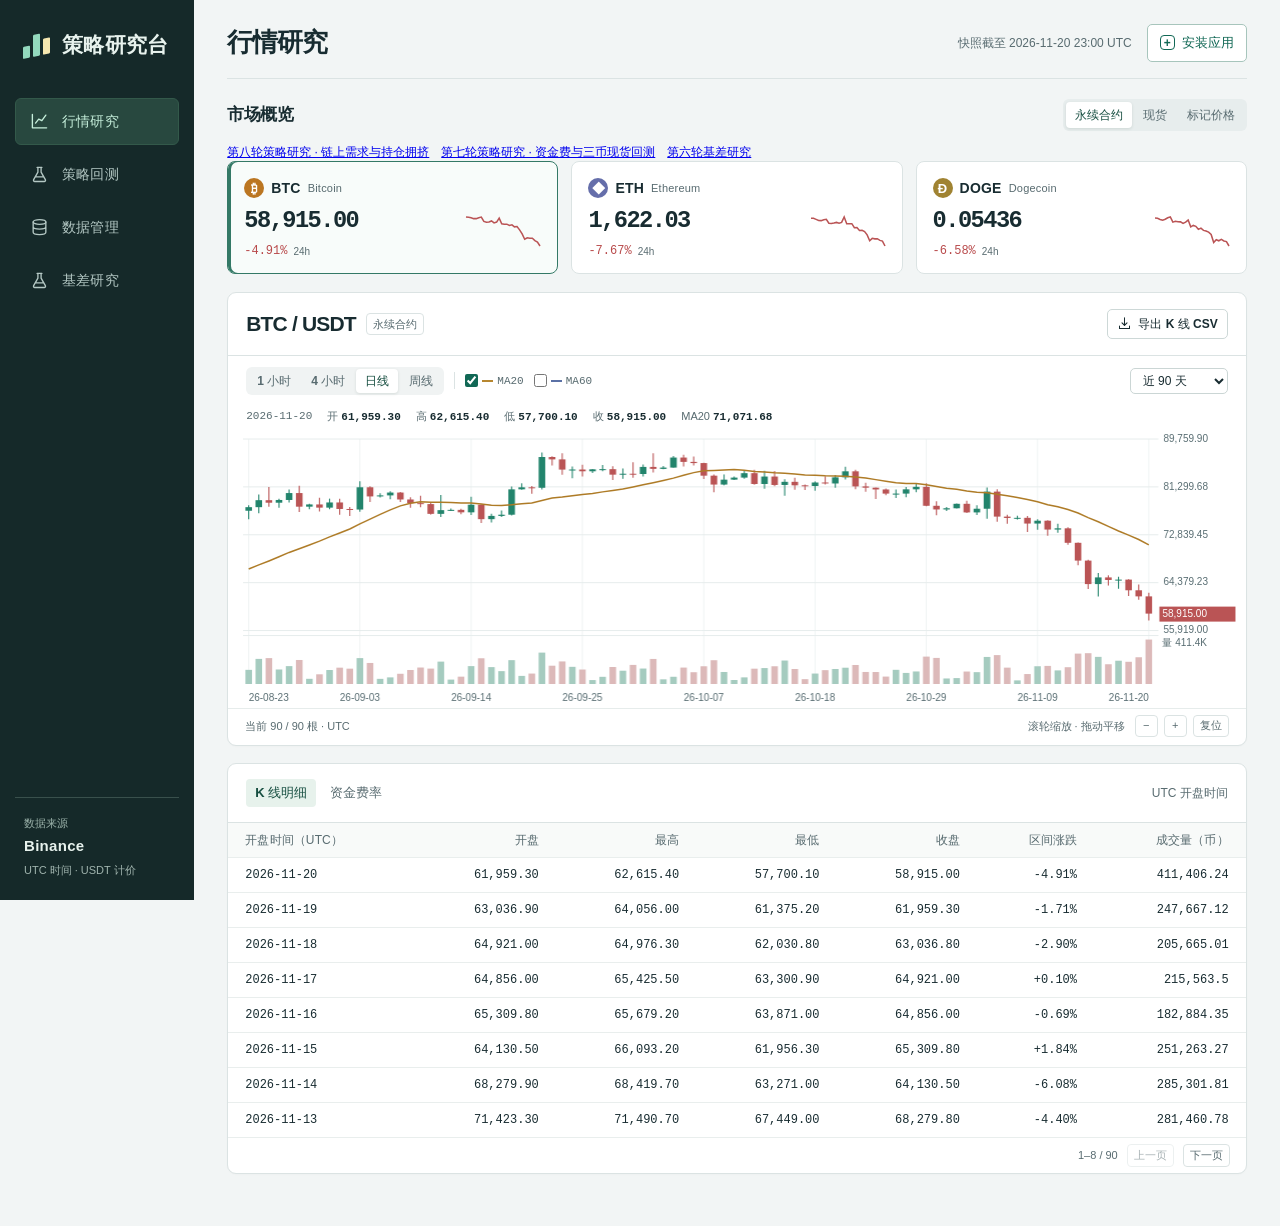
==== commit 29da5752: "Publish updated strategy research and verified performance" ====
--- a/index.html
+++ b/index.html
@@ -78,7 +78,7 @@
               ><button type="button" data-market="mark">标记价格</button>
             </div>
           </div>
-          <p class="quiet"><a href="./returns7.html">第七轮策略研究 · 资金费与三币现货回测</a>　<a href="./basis6.html">第六轮基差研究</a></p>
+          <p class="quiet"><a href="./opportunities8.html">第八轮策略研究 · 链上需求与持仓拥挤</a>　<a href="./returns7.html">第七轮策略研究 · 资金费与三币现货回测</a>　<a href="./basis6.html">第六轮基差研究</a></p>
           <div class="assets" id="assets" aria-label="选择币种"></div>
           <section class="panel market-panel">
             <div class="panelhead">
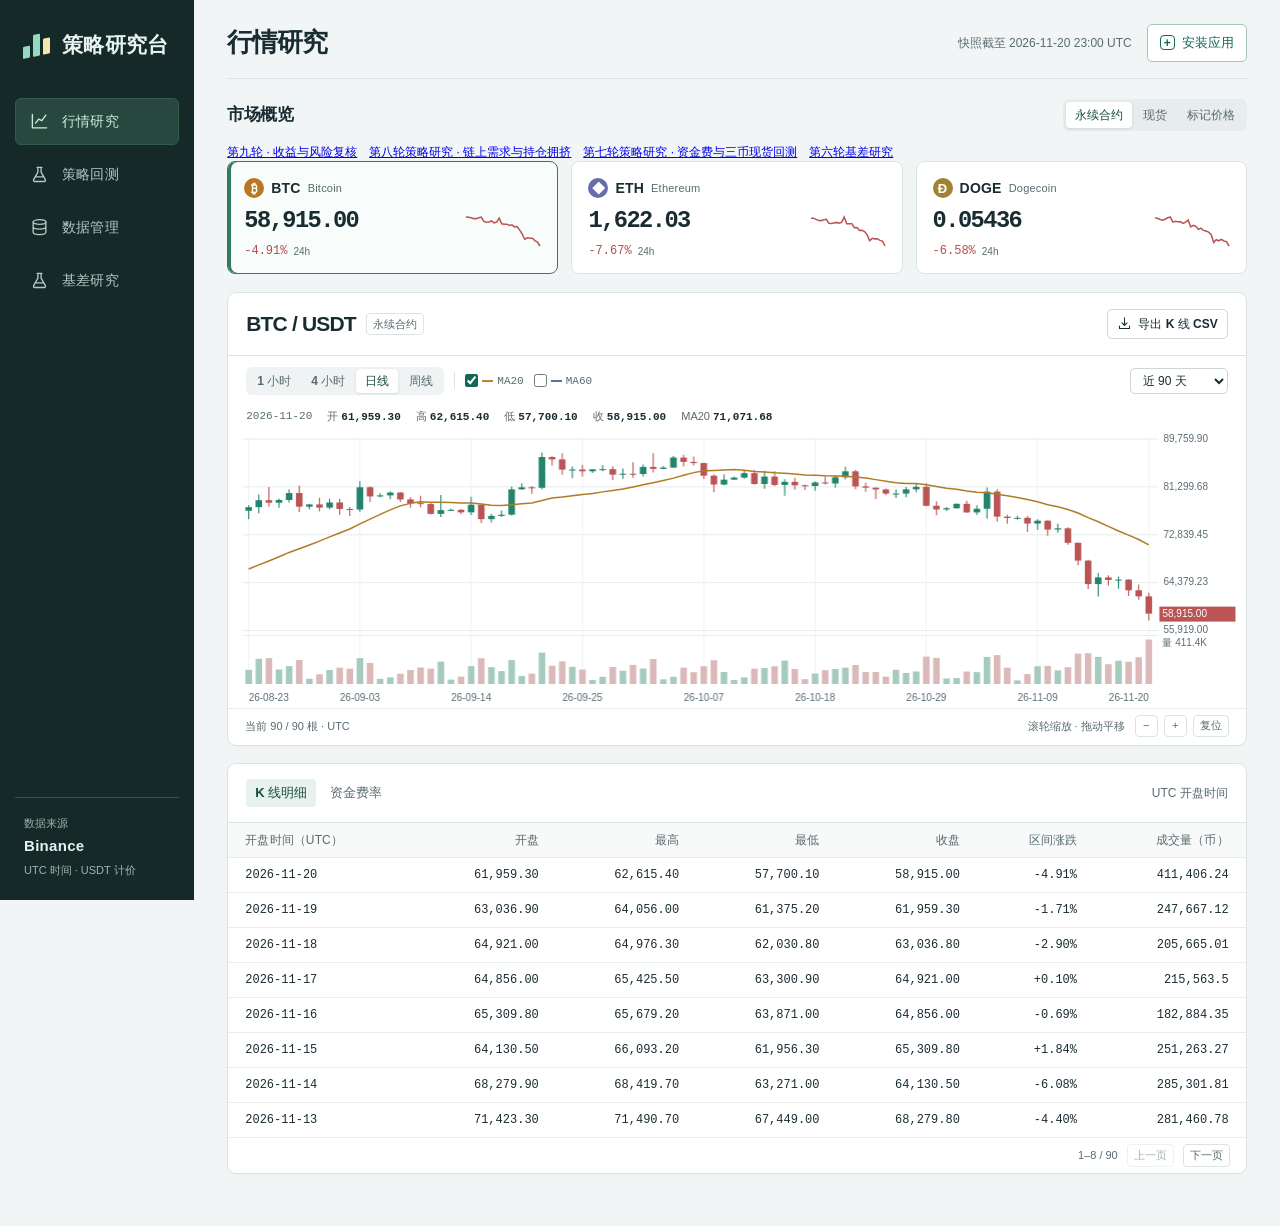
==== commit 45c9e7bb: "Publish updated strategy research and verified performance" ====
--- a/index.html
+++ b/index.html
@@ -78,7 +78,7 @@
               ><button type="button" data-market="mark">标记价格</button>
             </div>
           </div>
-          <p class="quiet"><a href="./opportunities8.html">第八轮策略研究 · 链上需求与持仓拥挤</a>　<a href="./returns7.html">第七轮策略研究 · 资金费与三币现货回测</a>　<a href="./basis6.html">第六轮基差研究</a></p>
+          <p class="quiet"><a href="./robustness9.html">第九轮 · 收益与风险复核</a>　<a href="./opportunities8.html">第八轮策略研究 · 链上需求与持仓拥挤</a>　<a href="./returns7.html">第七轮策略研究 · 资金费与三币现货回测</a>　<a href="./basis6.html">第六轮基差研究</a></p>
           <div class="assets" id="assets" aria-label="选择币种"></div>
           <section class="panel market-panel">
             <div class="panelhead">
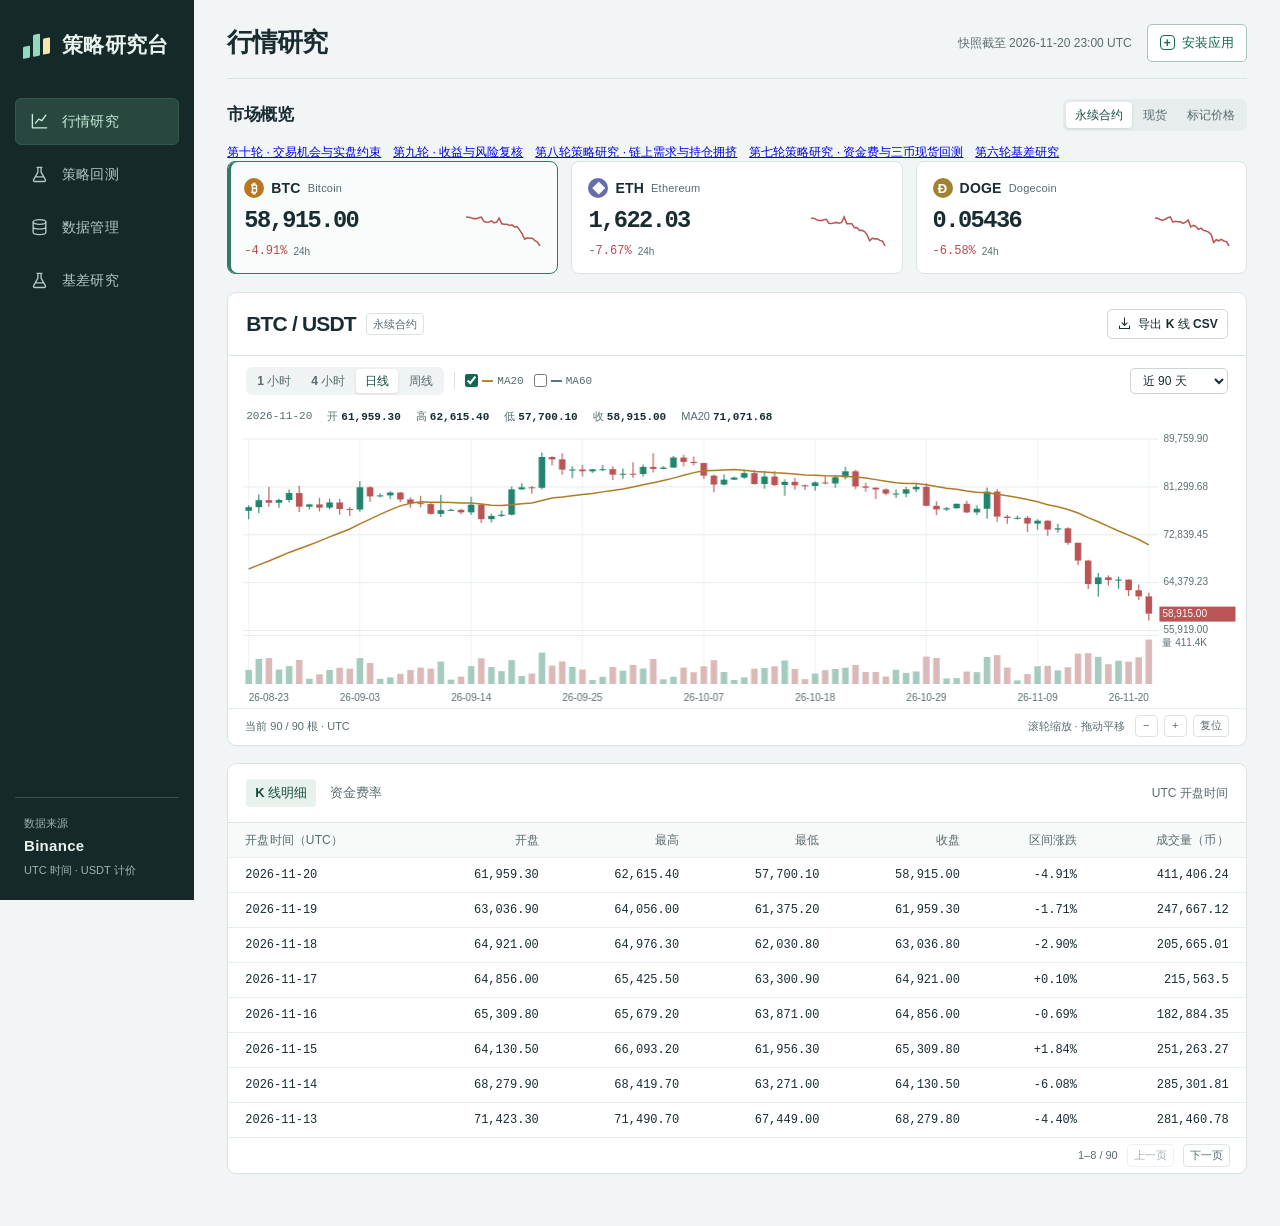
==== commit 8c2cb083: "Publish updated strategy research and verified performance" ====
--- a/index.html
+++ b/index.html
@@ -78,7 +78,7 @@
               ><button type="button" data-market="mark">标记价格</button>
             </div>
           </div>
-          <p class="quiet"><a href="./robustness9.html">第九轮 · 收益与风险复核</a>　<a href="./opportunities8.html">第八轮策略研究 · 链上需求与持仓拥挤</a>　<a href="./returns7.html">第七轮策略研究 · 资金费与三币现货回测</a>　<a href="./basis6.html">第六轮基差研究</a></p>
+          <p class="quiet"><a href="./opportunities10.html">第十轮 · 交易机会与实盘约束</a>　<a href="./robustness9.html">第九轮 · 收益与风险复核</a>　<a href="./opportunities8.html">第八轮策略研究 · 链上需求与持仓拥挤</a>　<a href="./returns7.html">第七轮策略研究 · 资金费与三币现货回测</a>　<a href="./basis6.html">第六轮基差研究</a></p>
           <div class="assets" id="assets" aria-label="选择币种"></div>
           <section class="panel market-panel">
             <div class="panelhead">
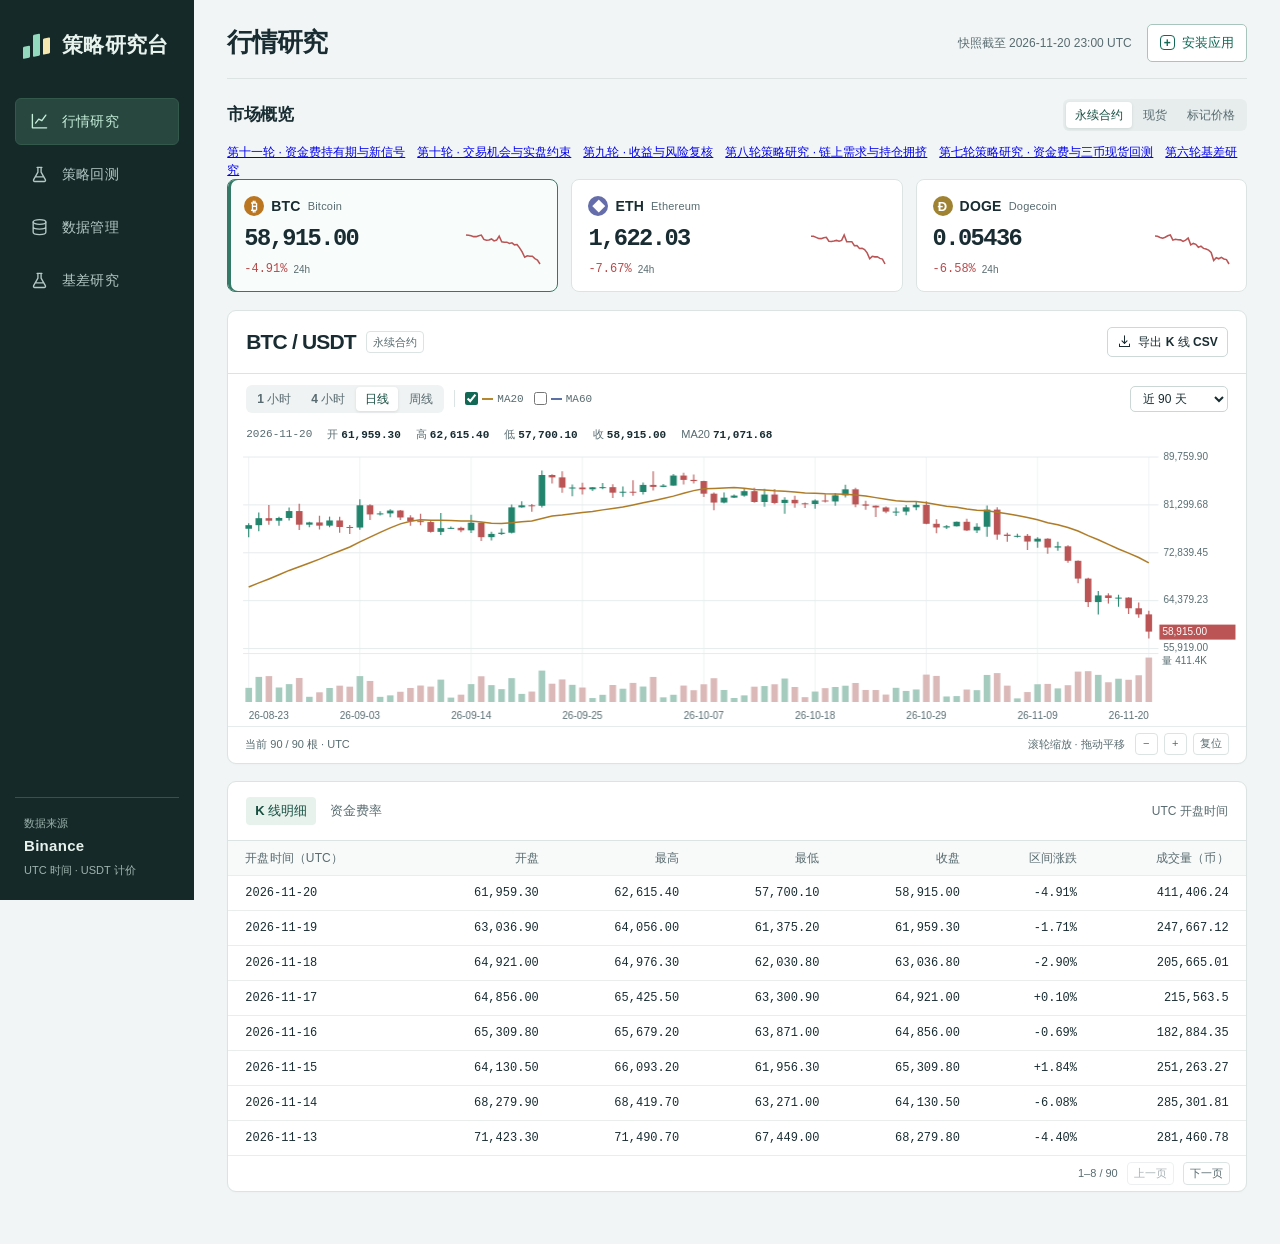
==== commit 9c79dddc: "Publish updated strategy research and verified performance" ====
--- a/index.html
+++ b/index.html
@@ -78,7 +78,7 @@
               ><button type="button" data-market="mark">标记价格</button>
             </div>
           </div>
-          <p class="quiet"><a href="./opportunities10.html">第十轮 · 交易机会与实盘约束</a>　<a href="./robustness9.html">第九轮 · 收益与风险复核</a>　<a href="./opportunities8.html">第八轮策略研究 · 链上需求与持仓拥挤</a>　<a href="./returns7.html">第七轮策略研究 · 资金费与三币现货回测</a>　<a href="./basis6.html">第六轮基差研究</a></p>
+          <p class="quiet"><a href="./income11.html">第十一轮 · 资金费持有期与新信号</a>　<a href="./opportunities10.html">第十轮 · 交易机会与实盘约束</a>　<a href="./robustness9.html">第九轮 · 收益与风险复核</a>　<a href="./opportunities8.html">第八轮策略研究 · 链上需求与持仓拥挤</a>　<a href="./returns7.html">第七轮策略研究 · 资金费与三币现货回测</a>　<a href="./basis6.html">第六轮基差研究</a></p>
           <div class="assets" id="assets" aria-label="选择币种"></div>
           <section class="panel market-panel">
             <div class="panelhead">
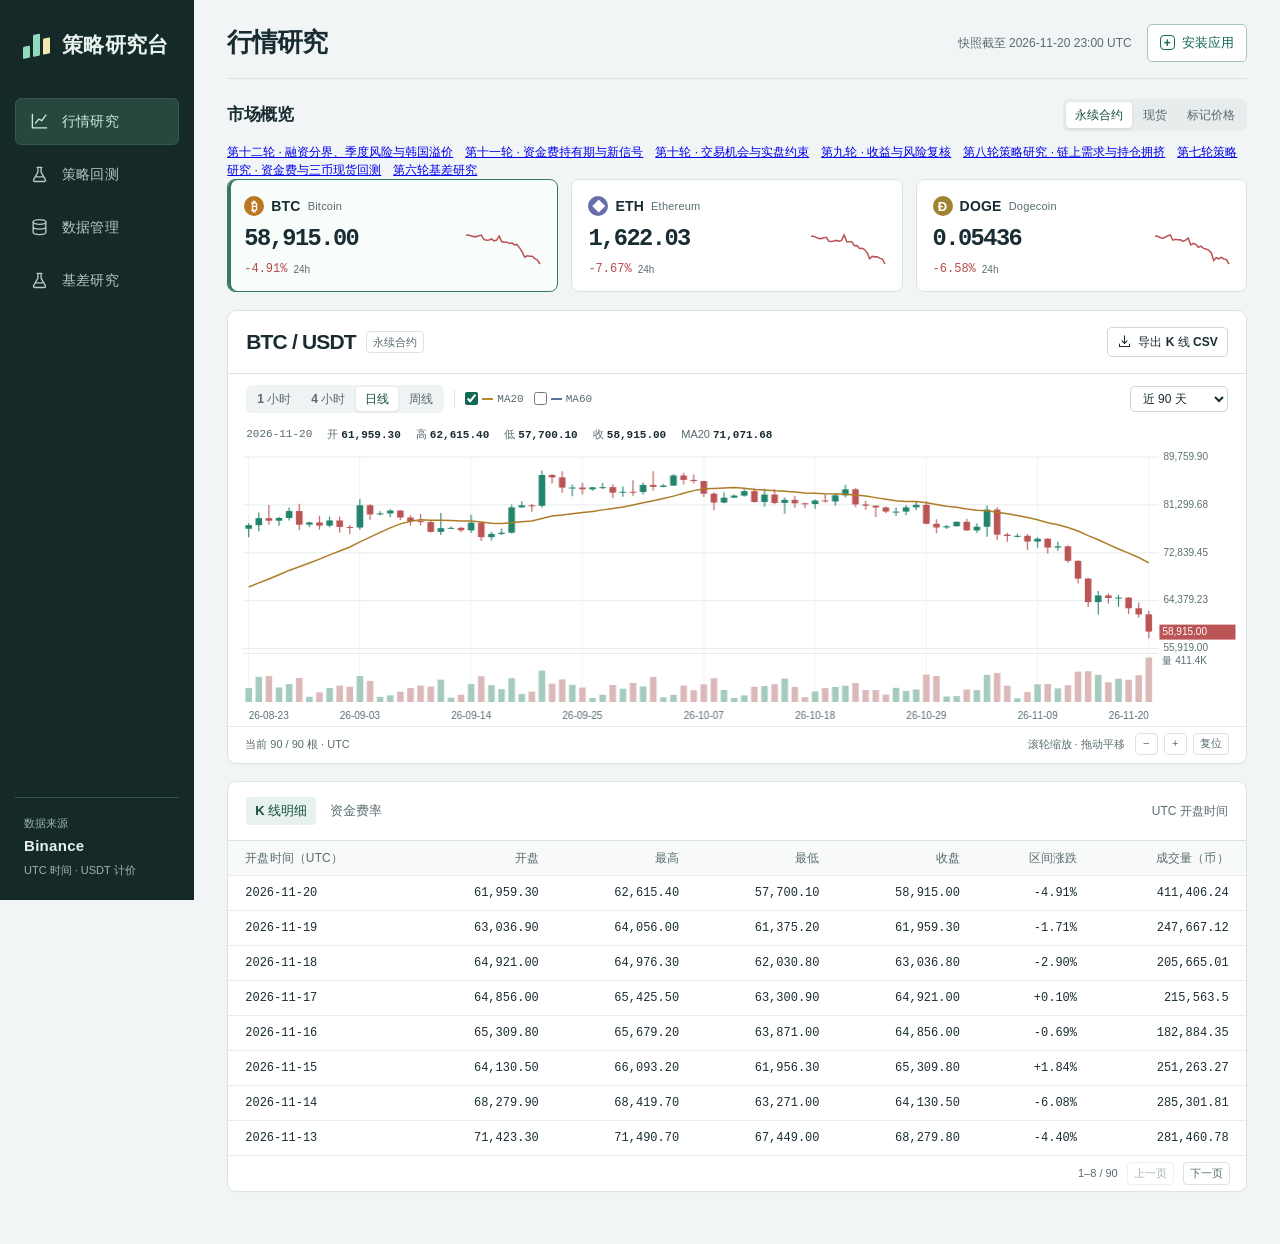
==== commit 514b505c: "Publish updated strategy research and verified performance" ====
--- a/index.html
+++ b/index.html
@@ -78,7 +78,7 @@
               ><button type="button" data-market="mark">标记价格</button>
             </div>
           </div>
-          <p class="quiet"><a href="./income11.html">第十一轮 · 资金费持有期与新信号</a>　<a href="./opportunities10.html">第十轮 · 交易机会与实盘约束</a>　<a href="./robustness9.html">第九轮 · 收益与风险复核</a>　<a href="./opportunities8.html">第八轮策略研究 · 链上需求与持仓拥挤</a>　<a href="./returns7.html">第七轮策略研究 · 资金费与三币现货回测</a>　<a href="./basis6.html">第六轮基差研究</a></p>
+          <p class="quiet"><a href="./opportunities12.html">第十二轮 · 融资分界、季度风险与韩国溢价</a>　<a href="./income11.html">第十一轮 · 资金费持有期与新信号</a>　<a href="./opportunities10.html">第十轮 · 交易机会与实盘约束</a>　<a href="./robustness9.html">第九轮 · 收益与风险复核</a>　<a href="./opportunities8.html">第八轮策略研究 · 链上需求与持仓拥挤</a>　<a href="./returns7.html">第七轮策略研究 · 资金费与三币现货回测</a>　<a href="./basis6.html">第六轮基差研究</a></p>
           <div class="assets" id="assets" aria-label="选择币种"></div>
           <section class="panel market-panel">
             <div class="panelhead">
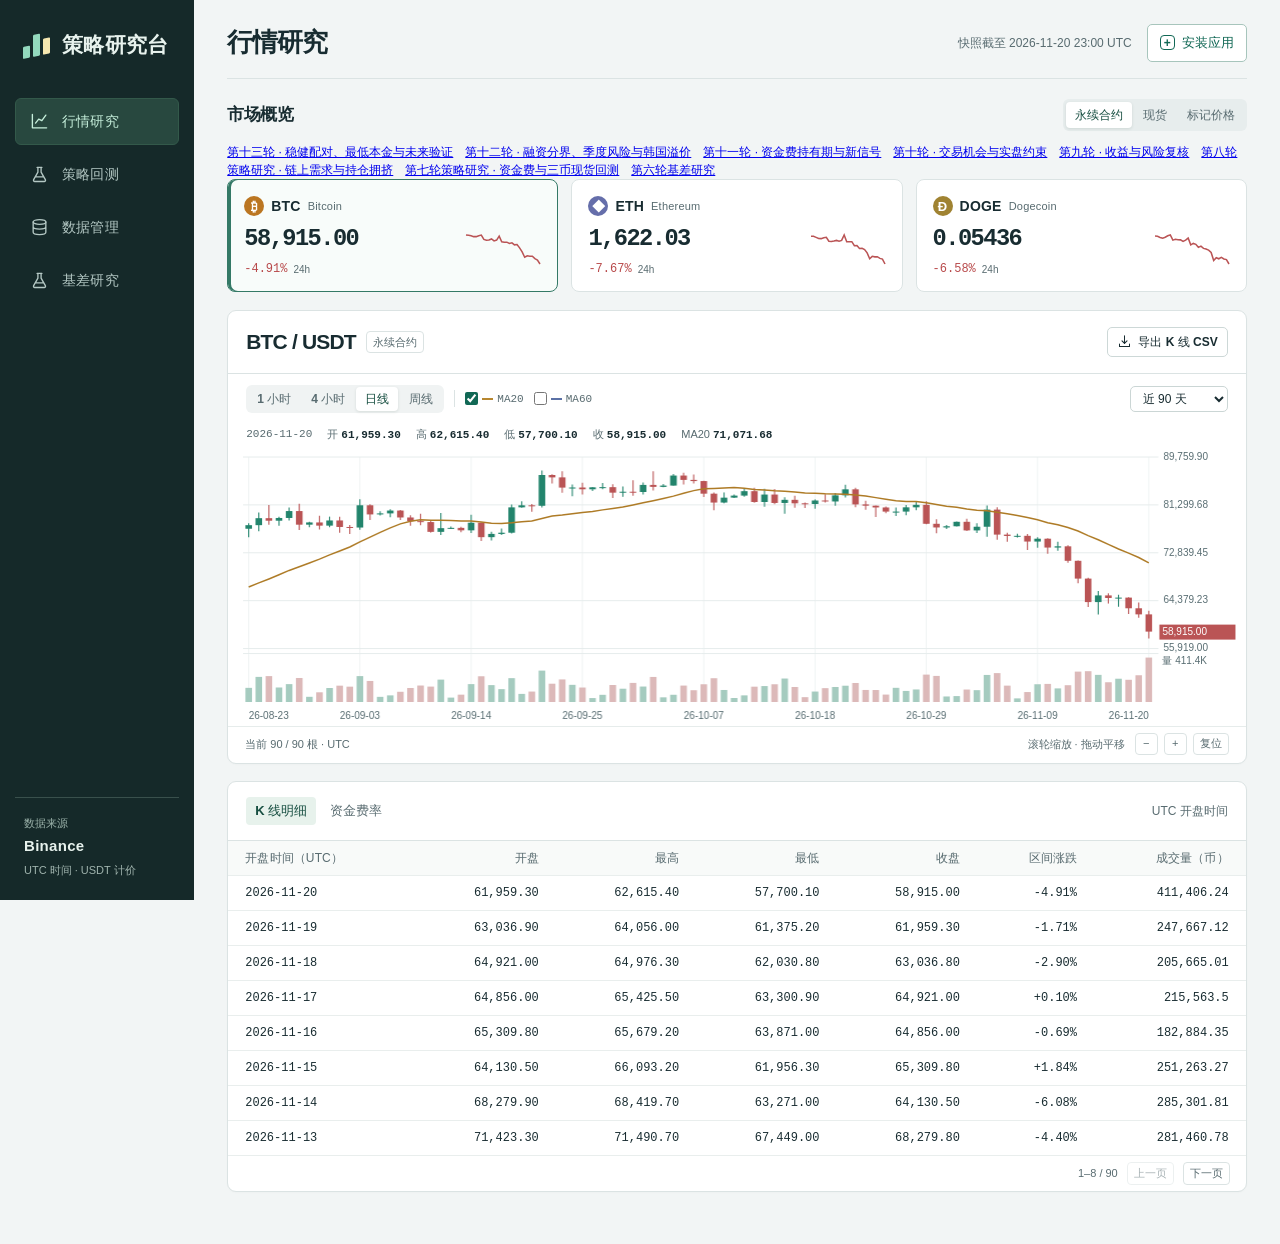
==== commit c51aa54e: "Publish updated strategy research and verified performance" ====
--- a/index.html
+++ b/index.html
@@ -78,7 +78,7 @@
               ><button type="button" data-market="mark">标记价格</button>
             </div>
           </div>
-          <p class="quiet"><a href="./opportunities12.html">第十二轮 · 融资分界、季度风险与韩国溢价</a>　<a href="./income11.html">第十一轮 · 资金费持有期与新信号</a>　<a href="./opportunities10.html">第十轮 · 交易机会与实盘约束</a>　<a href="./robustness9.html">第九轮 · 收益与风险复核</a>　<a href="./opportunities8.html">第八轮策略研究 · 链上需求与持仓拥挤</a>　<a href="./returns7.html">第七轮策略研究 · 资金费与三币现货回测</a>　<a href="./basis6.html">第六轮基差研究</a></p>
+          <p class="quiet"><a href="./strategy13.html">第十三轮 · 稳健配对、最低本金与未来验证</a>　<a href="./opportunities12.html">第十二轮 · 融资分界、季度风险与韩国溢价</a>　<a href="./income11.html">第十一轮 · 资金费持有期与新信号</a>　<a href="./opportunities10.html">第十轮 · 交易机会与实盘约束</a>　<a href="./robustness9.html">第九轮 · 收益与风险复核</a>　<a href="./opportunities8.html">第八轮策略研究 · 链上需求与持仓拥挤</a>　<a href="./returns7.html">第七轮策略研究 · 资金费与三币现货回测</a>　<a href="./basis6.html">第六轮基差研究</a></p>
           <div class="assets" id="assets" aria-label="选择币种"></div>
           <section class="panel market-panel">
             <div class="panelhead">
